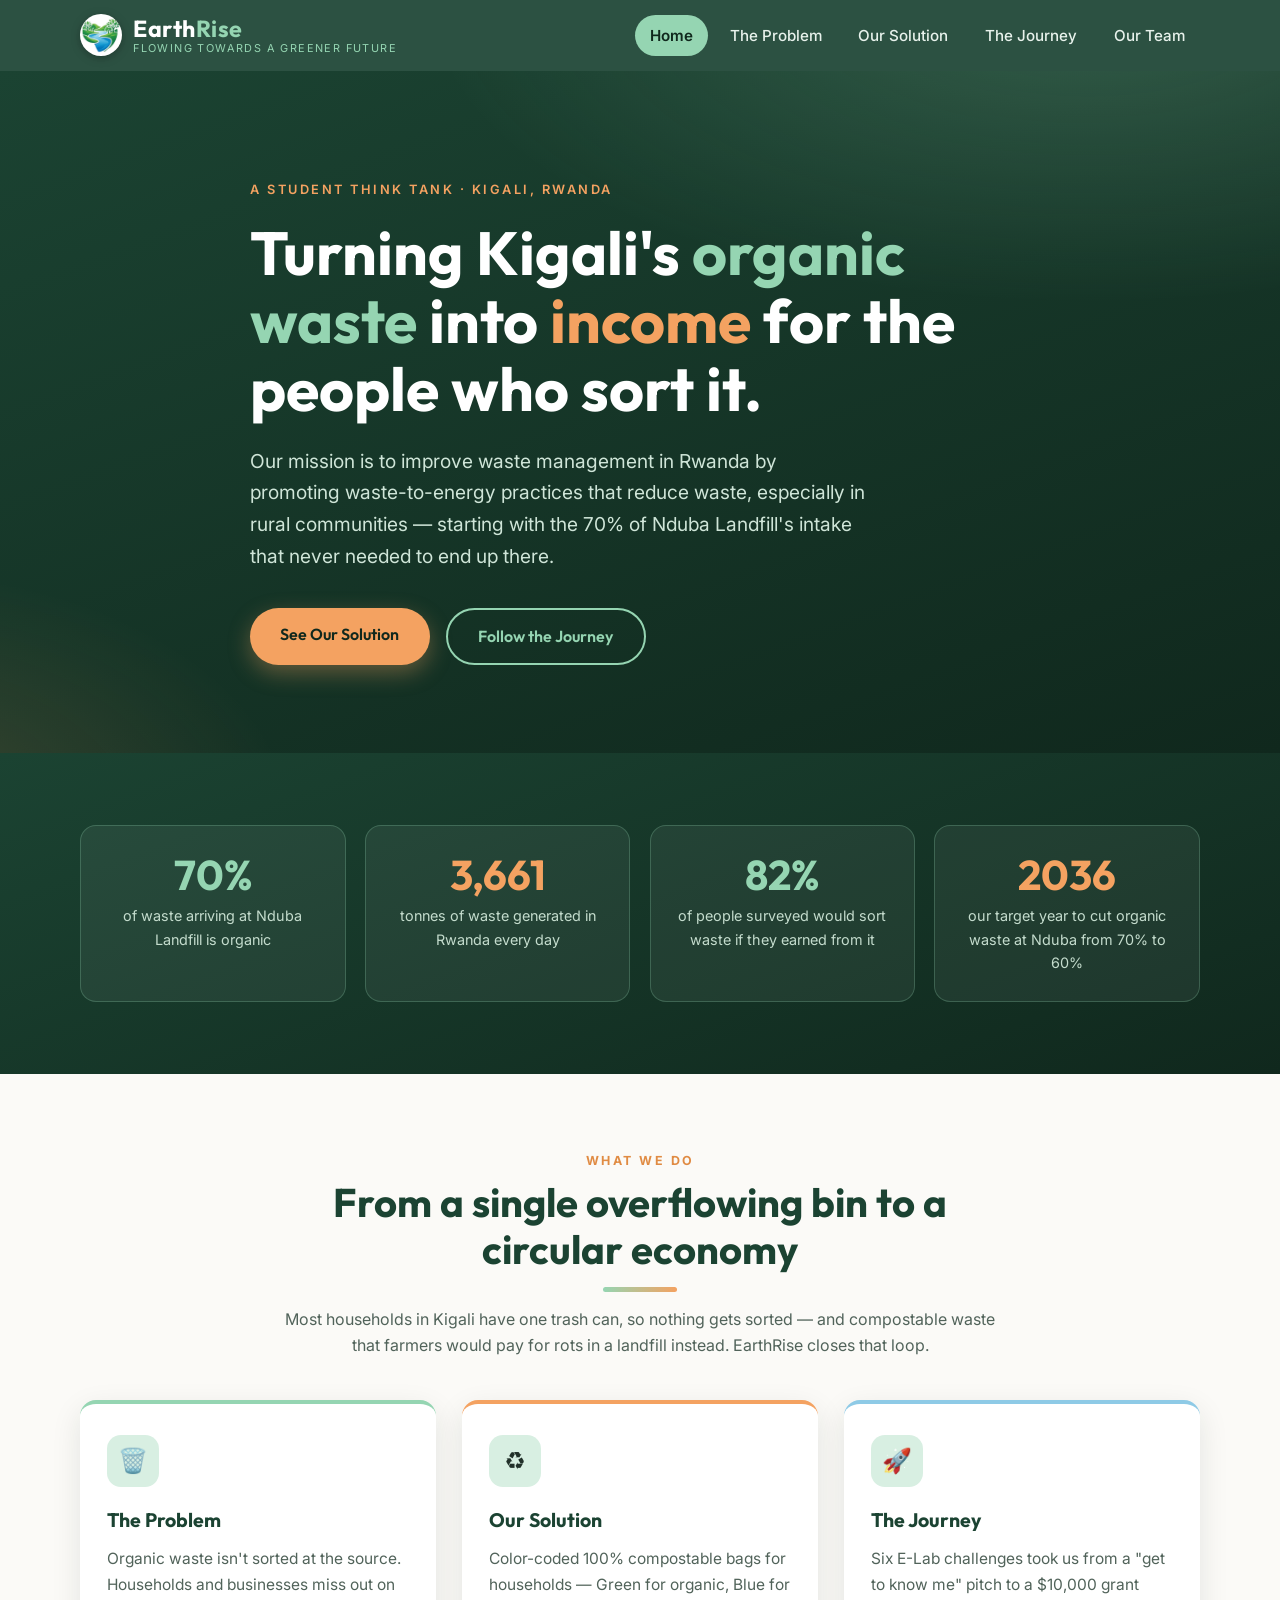
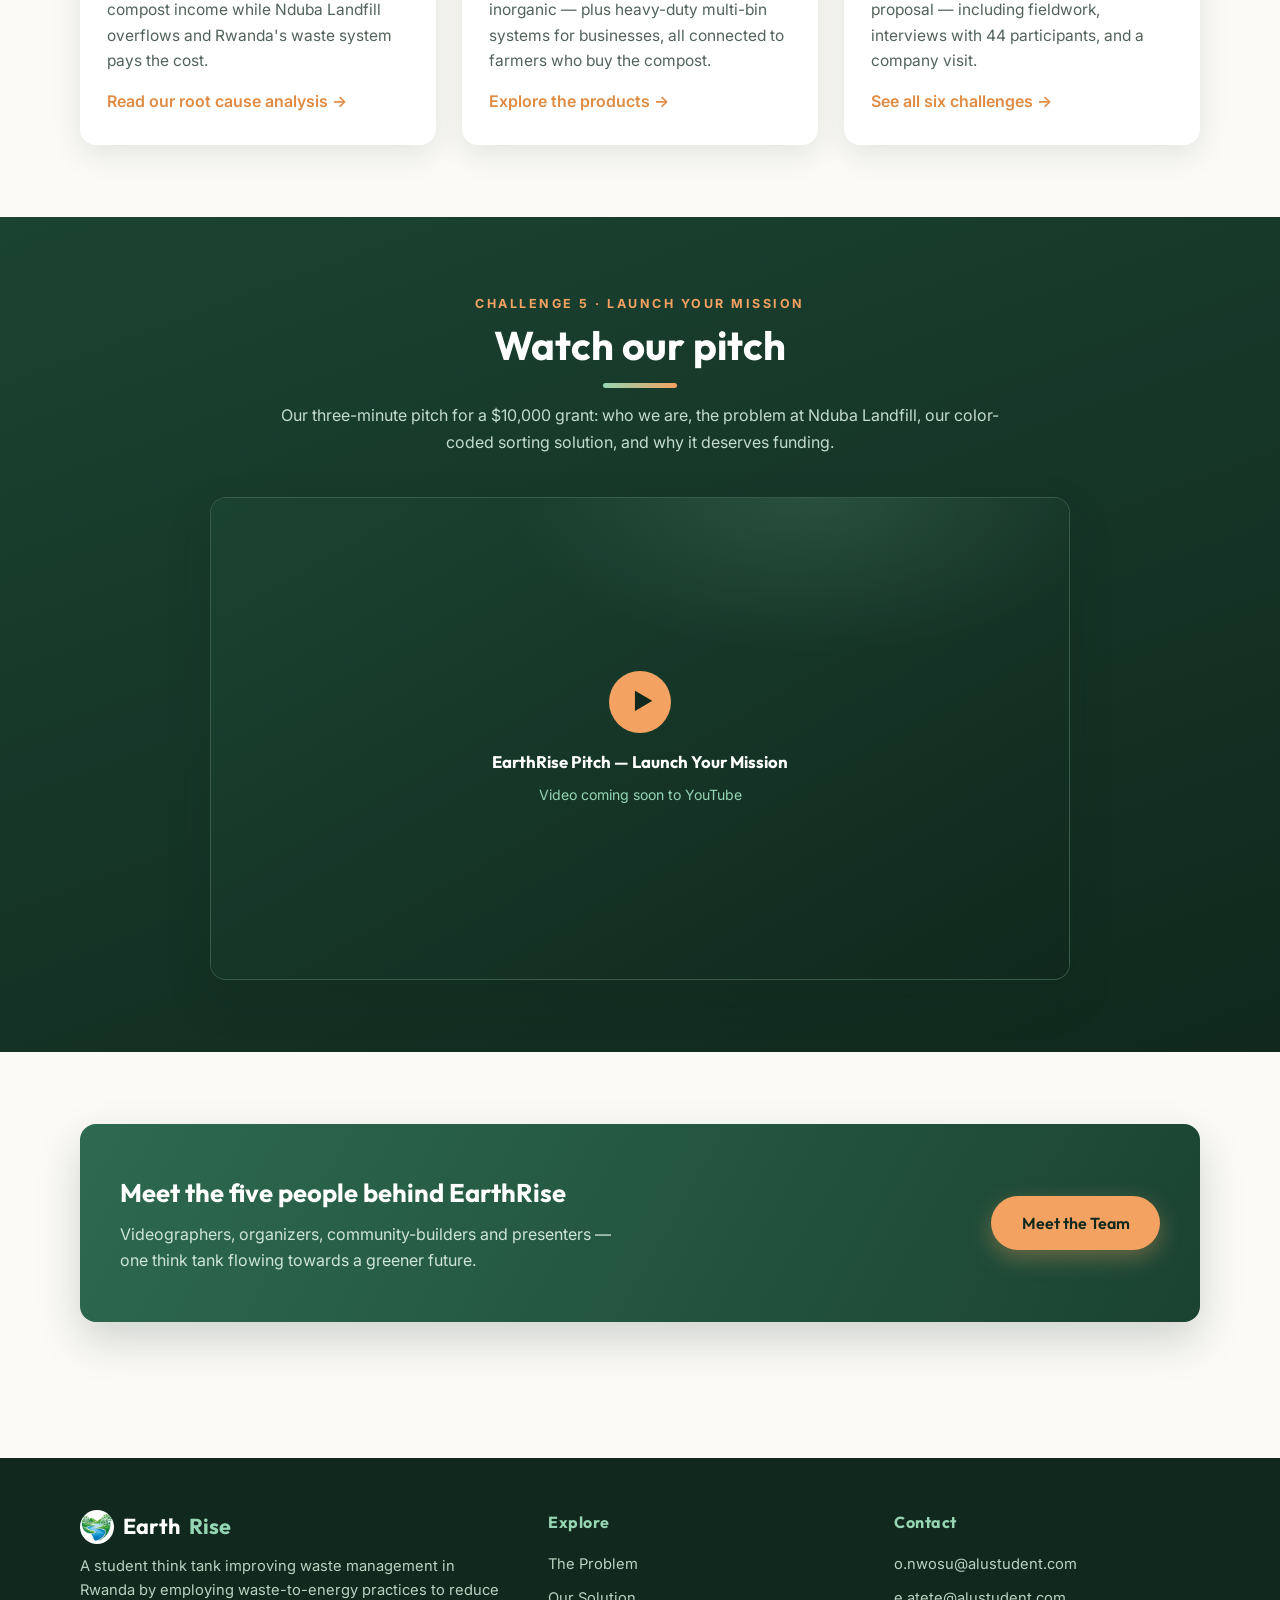
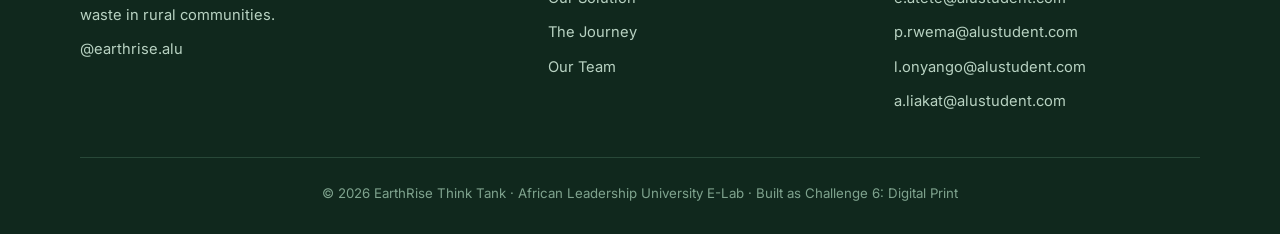
==== index.html @ 81b805cd "EarthRise E-Lab journey website Multi-page static site for the EarthRise think tank (ALU E-Lab Chall" ====
<!DOCTYPE html>
<html lang="en">
<head>
  <meta charset="UTF-8">
  <meta name="viewport" content="width=device-width, initial-scale=1.0">
  <title>EarthRise — Flowing Towards A Greener Future</title>
  <meta name="description" content="EarthRise is a student think tank tackling organic waste management in Kigali, Rwanda through color-coded compostable bags and multi-bin systems.">
  <link rel="preconnect" href="https://fonts.googleapis.com">
  <link rel="preconnect" href="https://fonts.gstatic.com" crossorigin>
  <link href="https://fonts.googleapis.com/css2?family=Outfit:wght@500;600;700&family=Inter:wght@400;500;600;700&display=swap" rel="stylesheet">
  <link rel="stylesheet" href="css/style.css">
  <link rel="icon" type="image/png" href="assets/images/logo-emblem.png">
</head>
<body>

  <header class="navbar" id="navbar">
    <div class="container nav-inner">
      <a class="brand" href="index.html">
        <img class="brand-logo" src="assets/images/logo-emblem.png" alt="EarthRise logo">
        <span class="brand-text">
          <span class="brand-name">Earth<span class="accent">Rise</span></span>
          <span class="brand-tag">Flowing Towards A Greener Future</span>
        </span>
      </a>
      <button class="nav-toggle" id="navToggle" aria-label="Menu" aria-expanded="false">
        <span></span><span></span><span></span>
      </button>
      <nav class="nav-links" id="navLinks">
        <a href="index.html" class="active">Home</a>
        <a href="problem.html">The Problem</a>
        <a href="solution.html">Our Solution</a>
        <a href="journey.html">The Journey</a>
        <a href="team.html">Our Team</a>
      </nav>
    </div>
  </header>

  <section class="hero">
    <div class="container hero-inner">
      <span class="eyebrow">A Student Think Tank · Kigali, Rwanda</span>
      <h1>Turning Kigali's <span class="hl">organic waste</span> into <span class="hl-gold">income</span> for the people who sort it.</h1>
      <p class="lead">Our mission is to improve waste management in Rwanda by promoting waste-to-energy practices that reduce waste, especially in rural communities — starting with the 70% of Nduba Landfill's intake that never needed to end up there.</p>
      <div class="btn-row">
        <a href="solution.html" class="btn btn-gold">See Our Solution</a>
        <a href="journey.html" class="btn btn-outline">Follow the Journey</a>
      </div>
    </div>
  </section>

  <section class="section dark">
    <div class="container">
      <div class="stats">
        <div class="stat reveal">
          <div class="num">70%</div>
          <div class="label">of waste arriving at Nduba Landfill is organic</div>
        </div>
        <div class="stat reveal delay-1">
          <div class="num gold">3,661</div>
          <div class="label">tonnes of waste generated in Rwanda every day</div>
        </div>
        <div class="stat reveal delay-2">
          <div class="num">82%</div>
          <div class="label">of people surveyed would sort waste if they earned from it</div>
        </div>
        <div class="stat reveal delay-3">
          <div class="num gold">2036</div>
          <div class="label">our target year to cut organic waste at Nduba from 70% to 60%</div>
        </div>
      </div>
    </div>
  </section>

  <section class="section">
    <div class="container">
      <div class="section-head center reveal">
        <span class="kicker">What we do</span>
        <h2>From a single overflowing bin to a circular economy</h2>
        <p>Most households in Kigali have one trash can, so nothing gets sorted — and compostable waste that farmers would pay for rots in a landfill instead. EarthRise closes that loop.</p>
      </div>
      <div class="card-grid">
        <article class="card reveal">
          <div class="icon">🗑️</div>
          <h3>The Problem</h3>
          <p>Organic waste isn't sorted at the source. Households and businesses miss out on compost income while Nduba Landfill overflows and Rwanda's waste system pays the cost.</p>
          <a class="card-link" href="problem.html">Read our root cause analysis →</a>
        </article>
        <article class="card gold-top reveal delay-1">
          <div class="icon">♻️</div>
          <h3>Our Solution</h3>
          <p>Color-coded 100% compostable bags for households — Green for organic, Blue for inorganic — plus heavy-duty multi-bin systems for businesses, all connected to farmers who buy the compost.</p>
          <a class="card-link" href="solution.html">Explore the products →</a>
        </article>
        <article class="card blue-top reveal delay-2">
          <div class="icon">🚀</div>
          <h3>The Journey</h3>
          <p>Six E-Lab challenges took us from a "get to know me" pitch to a $10,000 grant proposal — including fieldwork, interviews with 44 participants, and a company visit.</p>
          <a class="card-link" href="journey.html">See all six challenges →</a>
        </article>
      </div>
    </div>
  </section>

  <section class="section dark" id="pitch">
    <div class="container">
      <div class="section-head center reveal">
        <span class="kicker">Challenge 5 · Launch Your Mission</span>
        <h2>Watch our pitch</h2>
        <p>Our three-minute pitch for a $10,000 grant: who we are, the problem at Nduba Landfill, our color-coded sorting solution, and why it deserves funding.</p>
      </div>
      <div class="video-wrap reveal">
        <!-- Paste the YouTube video ID (the part after watch?v=) into data-yt -->
        <div class="video-frame yt-embed" data-yt="" data-title="EarthRise Pitch — Launch Your Mission"></div>
      </div>
    </div>
  </section>

  <section class="section">
    <div class="container">
      <div class="cta-band reveal">
        <div>
          <h3>Meet the five people behind EarthRise</h3>
          <p>Videographers, organizers, community-builders and presenters — one think tank flowing towards a greener future.</p>
        </div>
        <a href="team.html" class="btn btn-gold">Meet the Team</a>
      </div>
    </div>
  </section>

  <footer>
    <div class="container">
      <div class="footer-grid">
        <div>
          <div class="footer-brand"><img class="footer-logo" src="assets/images/logo-emblem.png" alt=""> Earth<span class="accent">Rise</span></div>
          <p>A student think tank improving waste management in Rwanda by employing waste-to-energy practices to reduce waste in rural communities.</p>
          <p style="margin-top:0.6rem;">@earthrise.alu</p>
        </div>
        <div>
          <h4>Explore</h4>
          <ul>
            <li><a href="problem.html">The Problem</a></li>
            <li><a href="solution.html">Our Solution</a></li>
            <li><a href="journey.html">The Journey</a></li>
            <li><a href="team.html">Our Team</a></li>
          </ul>
        </div>
        <div>
          <h4>Contact</h4>
          <ul>
            <li><a href="mailto:o.nwosu@alustudent.com">o.nwosu@alustudent.com</a></li>
            <li><a href="mailto:e.atete@alustudent.com">e.atete@alustudent.com</a></li>
            <li><a href="mailto:p.rwema@alustudent.com">p.rwema@alustudent.com</a></li>
            <li><a href="mailto:l.onyango@alustudent.com">l.onyango@alustudent.com</a></li>
            <li><a href="mailto:a.liakat@alustudent.com">a.liakat@alustudent.com</a></li>
          </ul>
        </div>
      </div>
      <div class="footer-bottom">© 2026 EarthRise Think Tank · African Leadership University E-Lab · Built as Challenge 6: Digital Print</div>
    </div>
  </footer>

  <script src="js/main.js"></script>
</body>
</html>
---- css/style.css ----
/* ============================================================
   EarthRise — E-Lab Journey Website
   Design system: forest green / lime / gold
   ============================================================ */

:root {
  --forest: #1B4332;
  --forest-deep: #10281d;
  --forest-mid: #2D6A4F;
  --lime: #95D5B2;
  --lime-soft: #d8efe2;
  --gold: #F4A261;
  --gold-deep: #e08b43;
  --blue: #8ECAE6;
  --cream: #FBFAF7;
  --ink: #22312a;
  --ink-soft: #51635a;
  --card: #ffffff;
  --shadow: 0 10px 30px rgba(16, 40, 29, 0.10);
  --shadow-lift: 0 18px 44px rgba(16, 40, 29, 0.18);
  --radius: 16px;
  --font-head: "Outfit", "Segoe UI", system-ui, sans-serif;
  --font-body: "Inter", "Segoe UI", system-ui, sans-serif;
}

* { margin: 0; padding: 0; box-sizing: border-box; }

html { scroll-behavior: smooth; }

body {
  font-family: var(--font-body);
  background: var(--cream);
  color: var(--ink);
  line-height: 1.65;
  -webkit-font-smoothing: antialiased;
}

img, video { max-width: 100%; display: block; }

a { color: var(--forest-mid); text-decoration: none; }

.container {
  width: min(1120px, 92%);
  margin-inline: auto;
}

/* ---------- Navbar ---------- */
.navbar {
  position: sticky;
  top: 0;
  z-index: 100;
  background: rgba(27, 67, 50, 0.92);
  backdrop-filter: blur(10px);
  transition: background 0.3s ease, box-shadow 0.3s ease;
}

.navbar.scrolled {
  background: var(--forest-deep);
  box-shadow: 0 6px 24px rgba(0, 0, 0, 0.25);
}

.nav-inner {
  display: flex;
  align-items: center;
  justify-content: space-between;
  padding: 0.9rem 0;
  gap: 1rem;
}

.brand {
  display: flex;
  align-items: center;
  gap: 0.7rem;
}

.brand-logo {
  width: 42px;
  height: 42px;
  border-radius: 50%;
  background: #fff;
  object-fit: cover;
  box-shadow: 0 2px 10px rgba(0, 0, 0, 0.28);
  flex-shrink: 0;
}

.brand-text {
  display: flex;
  flex-direction: column;
  line-height: 1.15;
}

.brand-name {
  font-family: var(--font-head);
  font-weight: 700;
  font-size: 1.45rem;
  color: #fff;
  letter-spacing: 0.5px;
}

.brand-name .accent { color: var(--lime); }

.brand-tag {
  font-size: 0.68rem;
  color: var(--lime);
  letter-spacing: 1.4px;
  text-transform: uppercase;
}

.nav-links {
  display: flex;
  gap: 0.4rem;
  align-items: center;
}

.nav-links a {
  color: #e8f2ec;
  font-weight: 500;
  font-size: 0.95rem;
  padding: 0.5rem 0.95rem;
  border-radius: 999px;
  transition: background 0.25s ease, color 0.25s ease;
}

.nav-links a:hover { background: rgba(149, 213, 178, 0.18); color: var(--lime); }

.nav-links a.active {
  background: var(--lime);
  color: var(--forest-deep);
  font-weight: 600;
}

.nav-toggle {
  display: none;
  background: none;
  border: 0;
  cursor: pointer;
  width: 44px;
  height: 44px;
  border-radius: 10px;
  flex-direction: column;
  align-items: center;
  justify-content: center;
  gap: 6px;
}

.nav-toggle span {
  display: block;
  width: 24px;
  height: 2.5px;
  border-radius: 2px;
  background: var(--lime);
  transition: transform 0.3s ease, opacity 0.3s ease;
}

.nav-toggle.open span:nth-child(1) { transform: translateY(8.5px) rotate(45deg); }
.nav-toggle.open span:nth-child(2) { opacity: 0; }
.nav-toggle.open span:nth-child(3) { transform: translateY(-8.5px) rotate(-45deg); }

/* ---------- Hero ---------- */
.hero {
  position: relative;
  background:
    radial-gradient(1100px 500px at 85% -10%, rgba(149, 213, 178, 0.22), transparent 60%),
    radial-gradient(700px 420px at -10% 110%, rgba(244, 162, 97, 0.18), transparent 60%),
    linear-gradient(160deg, var(--forest) 0%, var(--forest-deep) 100%);
  color: #f2f8f4;
  overflow: hidden;
}

.hero-inner {
  padding: 6.5rem 0 5.5rem;
  max-width: 780px;
}

.hero .eyebrow {
  display: inline-block;
  font-size: 0.8rem;
  letter-spacing: 2.5px;
  text-transform: uppercase;
  color: var(--gold);
  font-weight: 600;
  margin-bottom: 1.2rem;
}

.hero h1 {
  font-family: var(--font-head);
  font-size: clamp(2.3rem, 5.5vw, 3.8rem);
  line-height: 1.12;
  font-weight: 700;
  color: #fff;
  margin-bottom: 1.4rem;
}

.hero h1 .hl { color: var(--lime); }
.hero h1 .hl-gold { color: var(--gold); }

.hero p.lead {
  font-size: clamp(1.02rem, 2vw, 1.2rem);
  color: #cfe5d8;
  max-width: 620px;
  margin-bottom: 2.2rem;
}

.page-hero .hero-inner { padding: 4.5rem 0 3.8rem; }

/* ---------- Buttons ---------- */
.btn {
  display: inline-block;
  font-family: var(--font-head);
  font-weight: 600;
  font-size: 1rem;
  padding: 0.85rem 1.9rem;
  border-radius: 999px;
  transition: transform 0.25s ease, box-shadow 0.25s ease, background 0.25s ease;
}

.btn:hover { transform: translateY(-3px); }

.btn-gold {
  background: var(--gold);
  color: var(--forest-deep);
  box-shadow: 0 8px 22px rgba(244, 162, 97, 0.35);
}
.btn-gold:hover { background: var(--gold-deep); box-shadow: 0 12px 28px rgba(244, 162, 97, 0.45); }

.btn-outline {
  border: 2px solid var(--lime);
  color: var(--lime);
}
.btn-outline:hover { background: rgba(149, 213, 178, 0.14); }

.btn-row { display: flex; gap: 1rem; flex-wrap: wrap; }

/* ---------- Sections ---------- */
.section { padding: 4.5rem 0; }
.section.tint { background: var(--lime-soft); }
.section.dark {
  background: linear-gradient(160deg, var(--forest) 0%, var(--forest-deep) 100%);
  color: #e8f2ec;
}

.section-head { max-width: 720px; margin-bottom: 2.6rem; }

.section-head .kicker {
  font-size: 0.78rem;
  letter-spacing: 2.5px;
  text-transform: uppercase;
  font-weight: 700;
  color: var(--gold-deep);
}

.section.dark .section-head .kicker { color: var(--gold); }

.section-head h2 {
  font-family: var(--font-head);
  font-size: clamp(1.7rem, 3.6vw, 2.5rem);
  color: var(--forest);
  line-height: 1.18;
  margin: 0.4rem 0 0.9rem;
}

.section.dark .section-head h2 { color: #fff; }

.section-head h2::after {
  content: "";
  display: block;
  width: 74px;
  height: 5px;
  border-radius: 3px;
  margin-top: 0.85rem;
  background: linear-gradient(90deg, var(--lime), var(--gold));
}

.section-head.center { margin-inline: auto; text-align: center; }
.section-head.center h2::after { margin-inline: auto; }

.section-head p { color: var(--ink-soft); }
.section.dark .section-head p { color: #c4dccd; }

/* ---------- Stats strip ---------- */
.stats {
  display: grid;
  grid-template-columns: repeat(4, 1fr);
  gap: 1.2rem;
}

.stat {
  background: rgba(255, 255, 255, 0.06);
  border: 1px solid rgba(149, 213, 178, 0.25);
  border-radius: var(--radius);
  padding: 1.6rem 1.4rem;
  text-align: center;
}

.stat .num {
  font-family: var(--font-head);
  font-size: clamp(1.9rem, 3.4vw, 2.6rem);
  font-weight: 700;
  color: var(--lime);
  line-height: 1.1;
}

.stat .num.gold { color: var(--gold); }

.stat .label { font-size: 0.9rem; color: #c4dccd; margin-top: 0.4rem; }

/* ---------- Cards ---------- */
.card-grid {
  display: grid;
  grid-template-columns: repeat(3, 1fr);
  gap: 1.6rem;
}

.card-grid.two { grid-template-columns: repeat(2, 1fr); }

.card {
  background: var(--card);
  border-radius: var(--radius);
  box-shadow: var(--shadow);
  padding: 1.9rem 1.7rem;
  border-top: 4px solid var(--lime);
  transition: transform 0.3s ease, box-shadow 0.3s ease;
}

.card:hover { transform: translateY(-6px); box-shadow: var(--shadow-lift); }

.card.gold-top { border-top-color: var(--gold); }
.card.blue-top { border-top-color: var(--blue); }

.card h3 {
  font-family: var(--font-head);
  color: var(--forest);
  font-size: 1.22rem;
  margin-bottom: 0.6rem;
}

.card p { color: var(--ink-soft); font-size: 0.97rem; }

.card .icon {
  width: 52px;
  height: 52px;
  border-radius: 14px;
  display: flex;
  align-items: center;
  justify-content: center;
  font-size: 1.5rem;
  background: var(--lime-soft);
  margin-bottom: 1.1rem;
}

.card-link {
  display: inline-block;
  margin-top: 0.9rem;
  font-weight: 600;
  color: var(--gold-deep);
}
.card-link:hover { color: var(--forest); }

/* ---------- Image frames & hover effects ---------- */
.img-frame {
  border-radius: var(--radius);
  overflow: hidden;
  box-shadow: var(--shadow);
  position: relative;
}

.img-frame img {
  width: 100%;
  height: 100%;
  object-fit: cover;
  transition: transform 0.5s ease;
}

.img-frame:hover img { transform: scale(1.05); }

.figure figcaption {
  font-size: 0.86rem;
  color: var(--ink-soft);
  margin-top: 0.7rem;
  padding-left: 0.85rem;
  border-left: 3px solid var(--gold);
}

/* ---------- Video ---------- */
.video-frame {
  border-radius: var(--radius);
  overflow: hidden;
  box-shadow: var(--shadow-lift);
  background: var(--forest-deep);
  border: 1px solid rgba(149, 213, 178, 0.3);
}

.video-frame video { width: 100%; aspect-ratio: 16 / 9; object-fit: contain; background: #0b1b13; }

.video-frame.yt-embed { aspect-ratio: 16 / 9; }
.video-frame.yt-embed iframe { width: 100%; height: 100%; border: 0; display: block; }

.yt-placeholder {
  width: 100%;
  height: 100%;
  display: flex;
  flex-direction: column;
  align-items: center;
  justify-content: center;
  gap: 0.45rem;
  text-align: center;
  padding: 1.5rem;
  background:
    radial-gradient(500px 260px at 70% 0%, rgba(149, 213, 178, 0.14), transparent 60%),
    linear-gradient(150deg, var(--forest) 0%, var(--forest-deep) 100%);
}

.yt-placeholder .yt-play {
  width: 62px;
  height: 62px;
  border-radius: 50%;
  background: var(--gold);
  color: var(--forest-deep);
  font-size: 1.4rem;
  display: flex;
  align-items: center;
  justify-content: center;
  padding-left: 5px;
  margin-bottom: 0.5rem;
}

.yt-placeholder strong { color: #fff; font-family: var(--font-head); font-size: 1.05rem; }
.yt-placeholder span:last-child { color: var(--lime); font-size: 0.88rem; }

.video-wrap { max-width: 860px; margin-inline: auto; }

/* ---------- 5 Whys cascade ---------- */
.whys { max-width: 800px; margin-inline: auto; }

.why-step {
  position: relative;
  background: var(--card);
  border-radius: var(--radius);
  box-shadow: var(--shadow);
  padding: 1.5rem 1.7rem 1.5rem 5.2rem;
  margin-bottom: 2.1rem;
  transition: transform 0.3s ease, box-shadow 0.3s ease;
}

.why-step:hover { transform: translateX(6px); box-shadow: var(--shadow-lift); }

.why-step:not(:last-child)::after {
  content: "";
  position: absolute;
  left: 2.55rem;
  bottom: -2.1rem;
  width: 3px;
  height: 2.1rem;
  background: linear-gradient(var(--lime), var(--gold));
}

.why-step .badge {
  position: absolute;
  left: 1.35rem;
  top: 1.45rem;
  width: 2.5rem;
  height: 2.5rem;
  border-radius: 50%;
  background: var(--forest);
  color: var(--lime);
  font-family: var(--font-head);
  font-weight: 700;
  display: flex;
  align-items: center;
  justify-content: center;
}

.why-step h4 { font-family: var(--font-head); color: var(--forest); font-size: 1.06rem; margin-bottom: 0.3rem; }
.why-step p { color: var(--ink-soft); font-size: 0.96rem; }

.why-step.root {
  background: var(--forest);
  border: 2px solid var(--gold);
}
.why-step.root .badge { background: var(--gold); color: var(--forest-deep); }
.why-step.root h4 { color: var(--gold); }
.why-step.root p { color: #e6f1ea; }

/* ---------- Quotes ---------- */
.quote-grid { display: grid; grid-template-columns: repeat(2, 1fr); gap: 1.5rem; }

.quote {
  background: rgba(255, 255, 255, 0.06);
  border: 1px solid rgba(149, 213, 178, 0.25);
  border-left: 4px solid var(--gold);
  border-radius: 12px;
  padding: 1.5rem 1.6rem;
}

.quote p { font-style: italic; color: #e6f1ea; font-size: 0.99rem; }
.quote cite { display: block; margin-top: 0.8rem; color: var(--lime); font-style: normal; font-size: 0.86rem; font-weight: 600; }

/* ---------- Split layout ---------- */
.split {
  display: grid;
  grid-template-columns: 1.05fr 1fr;
  gap: 3rem;
  align-items: center;
}

.split.reverse { direction: rtl; }
.split.reverse > * { direction: ltr; }

.split h3 { font-family: var(--font-head); color: var(--forest); font-size: 1.5rem; margin-bottom: 0.8rem; }
.split p { color: var(--ink-soft); margin-bottom: 0.9rem; }

.checklist { list-style: none; margin-top: 0.6rem; }
.checklist li {
  padding-left: 2rem;
  position: relative;
  margin-bottom: 0.65rem;
  color: var(--ink-soft);
}
.checklist li::before {
  content: "✔";
  position: absolute;
  left: 0;
  top: 0;
  color: var(--forest-mid);
  background: var(--lime-soft);
  width: 1.35rem;
  height: 1.35rem;
  border-radius: 50%;
  font-size: 0.72rem;
  display: flex;
  align-items: center;
  justify-content: center;
}

/* ---------- How it works steps ---------- */
.steps {
  display: grid;
  grid-template-columns: repeat(4, 1fr);
  gap: 1.4rem;
  counter-reset: step;
}

.step {
  background: rgba(255, 255, 255, 0.06);
  border: 1px solid rgba(149, 213, 178, 0.25);
  border-radius: var(--radius);
  padding: 1.7rem 1.4rem;
  position: relative;
  transition: transform 0.3s ease, border-color 0.3s ease;
}

.step:hover { transform: translateY(-6px); border-color: var(--gold); }

.step .step-num {
  font-family: var(--font-head);
  font-weight: 700;
  font-size: 0.85rem;
  letter-spacing: 1.5px;
  color: var(--gold);
  margin-bottom: 0.7rem;
}

.step h4 { font-family: var(--font-head); color: #fff; font-size: 1.08rem; margin-bottom: 0.45rem; }
.step p { color: #c4dccd; font-size: 0.92rem; }

/* ---------- Journey cards ---------- */
.challenge {
  display: grid;
  grid-template-columns: 1fr 1fr;
  gap: 2.6rem;
  align-items: center;
  padding: 3rem 0;
  border-bottom: 1px dashed rgba(45, 106, 79, 0.25);
}

.challenge:last-of-type { border-bottom: 0; }

.challenge.flip .challenge-media { order: 2; }

.challenge-num {
  display: inline-flex;
  align-items: center;
  gap: 0.7rem;
  margin-bottom: 0.9rem;
}

.challenge-num .n {
  font-family: var(--font-head);
  font-weight: 700;
  font-size: 1.05rem;
  color: var(--forest-deep);
  background: var(--lime);
  width: 2.6rem;
  height: 2.6rem;
  border-radius: 50%;
  display: flex;
  align-items: center;
  justify-content: center;
}

.challenge.current .challenge-num .n { background: var(--gold); }

.challenge-num .tag {
  font-size: 0.76rem;
  letter-spacing: 2px;
  text-transform: uppercase;
  font-weight: 700;
  color: var(--gold-deep);
}

.challenge h3 {
  font-family: var(--font-head);
  font-size: clamp(1.4rem, 2.6vw, 1.85rem);
  color: var(--forest);
  margin-bottom: 0.8rem;
}

.challenge p { color: var(--ink-soft); margin-bottom: 0.8rem; }

.challenge .points {
  display: inline-block;
  font-size: 0.8rem;
  font-weight: 700;
  color: var(--forest);
  background: var(--lime-soft);
  padding: 0.3rem 0.9rem;
  border-radius: 999px;
  margin-top: 0.4rem;
}

.challenge-media figcaption {
  font-size: 0.86rem;
  color: var(--ink-soft);
  margin-top: 0.7rem;
  padding-left: 0.85rem;
  border-left: 3px solid var(--gold);
}

.media-link { font-size: 0.88rem; font-weight: 600; color: var(--gold-deep); }
.media-link:hover { color: var(--forest); }

/* ---------- Team ---------- */
.team-grid {
  display: grid;
  grid-template-columns: repeat(3, 1fr);
  gap: 1.8rem;
}

.member {
  background: var(--card);
  border-radius: var(--radius);
  overflow: hidden;
  box-shadow: var(--shadow);
  transition: transform 0.3s ease, box-shadow 0.3s ease;
}

.member:hover { transform: translateY(-8px); box-shadow: var(--shadow-lift); }

.member .photo {
  height: 300px;
  overflow: hidden;
  background: var(--lime-soft);
}

.member .photo img {
  width: 100%;
  height: 100%;
  object-fit: cover;
  object-position: center 20%;
  transition: transform 0.5s ease;
}

.member:hover .photo img { transform: scale(1.06); }

.member .info { padding: 1.4rem 1.5rem 1.7rem; border-top: 4px solid var(--lime); }
.member:nth-child(even) .info { border-top-color: var(--gold); }

.member h3 { font-family: var(--font-head); color: var(--forest); font-size: 1.18rem; }

.member .role {
  font-size: 0.8rem;
  font-weight: 700;
  letter-spacing: 1.2px;
  text-transform: uppercase;
  color: var(--gold-deep);
  margin: 0.25rem 0 0.7rem;
}

.member p { color: var(--ink-soft); font-size: 0.93rem; }

/* ---------- Timeline (roadmap) ---------- */
.timeline { list-style: none; max-width: 640px; }

.timeline li {
  position: relative;
  padding: 0 0 1.6rem 2.2rem;
  border-left: 3px solid rgba(149, 213, 178, 0.4);
  margin-left: 0.5rem;
}

.timeline li:last-child { border-left-color: transparent; padding-bottom: 0; }

.timeline li::before {
  content: "";
  position: absolute;
  left: -0.62rem;
  top: 0.2rem;
  width: 1rem;
  height: 1rem;
  border-radius: 50%;
  background: var(--gold);
  border: 3px solid var(--forest-deep);
}

.timeline .when { font-family: var(--font-head); font-weight: 700; color: var(--lime); font-size: 0.92rem; }
.timeline .what { color: #d9e9df; font-size: 0.97rem; }

/* ---------- CTA band ---------- */
.cta-band {
  background: linear-gradient(120deg, var(--forest-mid), var(--forest));
  border-radius: var(--radius);
  padding: 3rem 2.5rem;
  display: flex;
  align-items: center;
  justify-content: space-between;
  gap: 2rem;
  flex-wrap: wrap;
  color: #fff;
  box-shadow: var(--shadow-lift);
}

.cta-band h3 { font-family: var(--font-head); font-size: 1.6rem; margin-bottom: 0.4rem; }
.cta-band p { color: #cfe5d8; max-width: 520px; }

/* ---------- Footer ---------- */
footer {
  background: var(--forest-deep);
  color: #b8d2c2;
  padding: 3.2rem 0 1.8rem;
  margin-top: 4rem;
}

.footer-grid {
  display: grid;
  grid-template-columns: 1.4fr 1fr 1fr;
  gap: 2.5rem;
  padding-bottom: 2.2rem;
  border-bottom: 1px solid rgba(149, 213, 178, 0.18);
}

.footer-grid h4 {
  font-family: var(--font-head);
  color: var(--lime);
  font-size: 1rem;
  margin-bottom: 0.9rem;
  letter-spacing: 0.5px;
}

.footer-grid p, .footer-grid a { font-size: 0.92rem; color: #b8d2c2; }
.footer-grid ul { list-style: none; }
.footer-grid li { margin-bottom: 0.5rem; }
.footer-grid a:hover { color: var(--gold); }

.footer-brand {
  display: flex;
  align-items: center;
  gap: 0.55rem;
  font-family: var(--font-head);
  font-weight: 700;
  font-size: 1.35rem;
  color: #fff;
  margin-bottom: 0.6rem;
}

.footer-logo {
  width: 34px;
  height: 34px;
  border-radius: 50%;
  background: #fff;
  object-fit: cover;
}

.footer-brand .accent { color: var(--lime); }

.footer-bottom {
  text-align: center;
  font-size: 0.83rem;
  padding-top: 1.6rem;
  color: #7fa38e;
}

/* ---------- Scroll reveal ---------- */
.reveal {
  opacity: 0;
  transform: translateY(28px);
  transition: opacity 0.7s ease, transform 0.7s ease;
}

.reveal.visible { opacity: 1; transform: none; }

.reveal.delay-1 { transition-delay: 0.12s; }
.reveal.delay-2 { transition-delay: 0.24s; }
.reveal.delay-3 { transition-delay: 0.36s; }

@media (prefers-reduced-motion: reduce) {
  html { scroll-behavior: auto; }
  .reveal { opacity: 1; transform: none; transition: none; }
  .card:hover, .member:hover, .step:hover, .why-step:hover { transform: none; }
}

/* ---------- Responsive ---------- */
@media (max-width: 960px) {
  .card-grid, .steps { grid-template-columns: repeat(2, 1fr); }
  .team-grid { grid-template-columns: repeat(2, 1fr); }
  .stats { grid-template-columns: repeat(2, 1fr); }
  .split, .challenge { grid-template-columns: 1fr; gap: 1.8rem; }
  .split.reverse { direction: ltr; }
  .challenge.flip .challenge-media { order: 0; }
  .footer-grid { grid-template-columns: 1fr 1fr; }
}

@media (max-width: 640px) {
  .nav-toggle { display: flex; }

  .nav-links {
    position: absolute;
    top: 100%;
    left: 0;
    right: 0;
    flex-direction: column;
    align-items: stretch;
    background: var(--forest-deep);
    padding: 0.8rem 1.2rem 1.4rem;
    box-shadow: 0 18px 30px rgba(0, 0, 0, 0.3);
    display: none;
  }

  .nav-links.open { display: flex; }
  .nav-links a { padding: 0.85rem 1rem; border-radius: 10px; }

  .hero-inner { padding: 4.2rem 0 3.6rem; }
  .section { padding: 3.2rem 0; }
  .card-grid, .card-grid.two, .steps, .quote-grid, .team-grid { grid-template-columns: 1fr; }
  .stats { grid-template-columns: 1fr 1fr; gap: 0.9rem; }
  .why-step { padding-left: 4.4rem; }
  .cta-band { padding: 2.2rem 1.6rem; }
  .footer-grid { grid-template-columns: 1fr; }
}
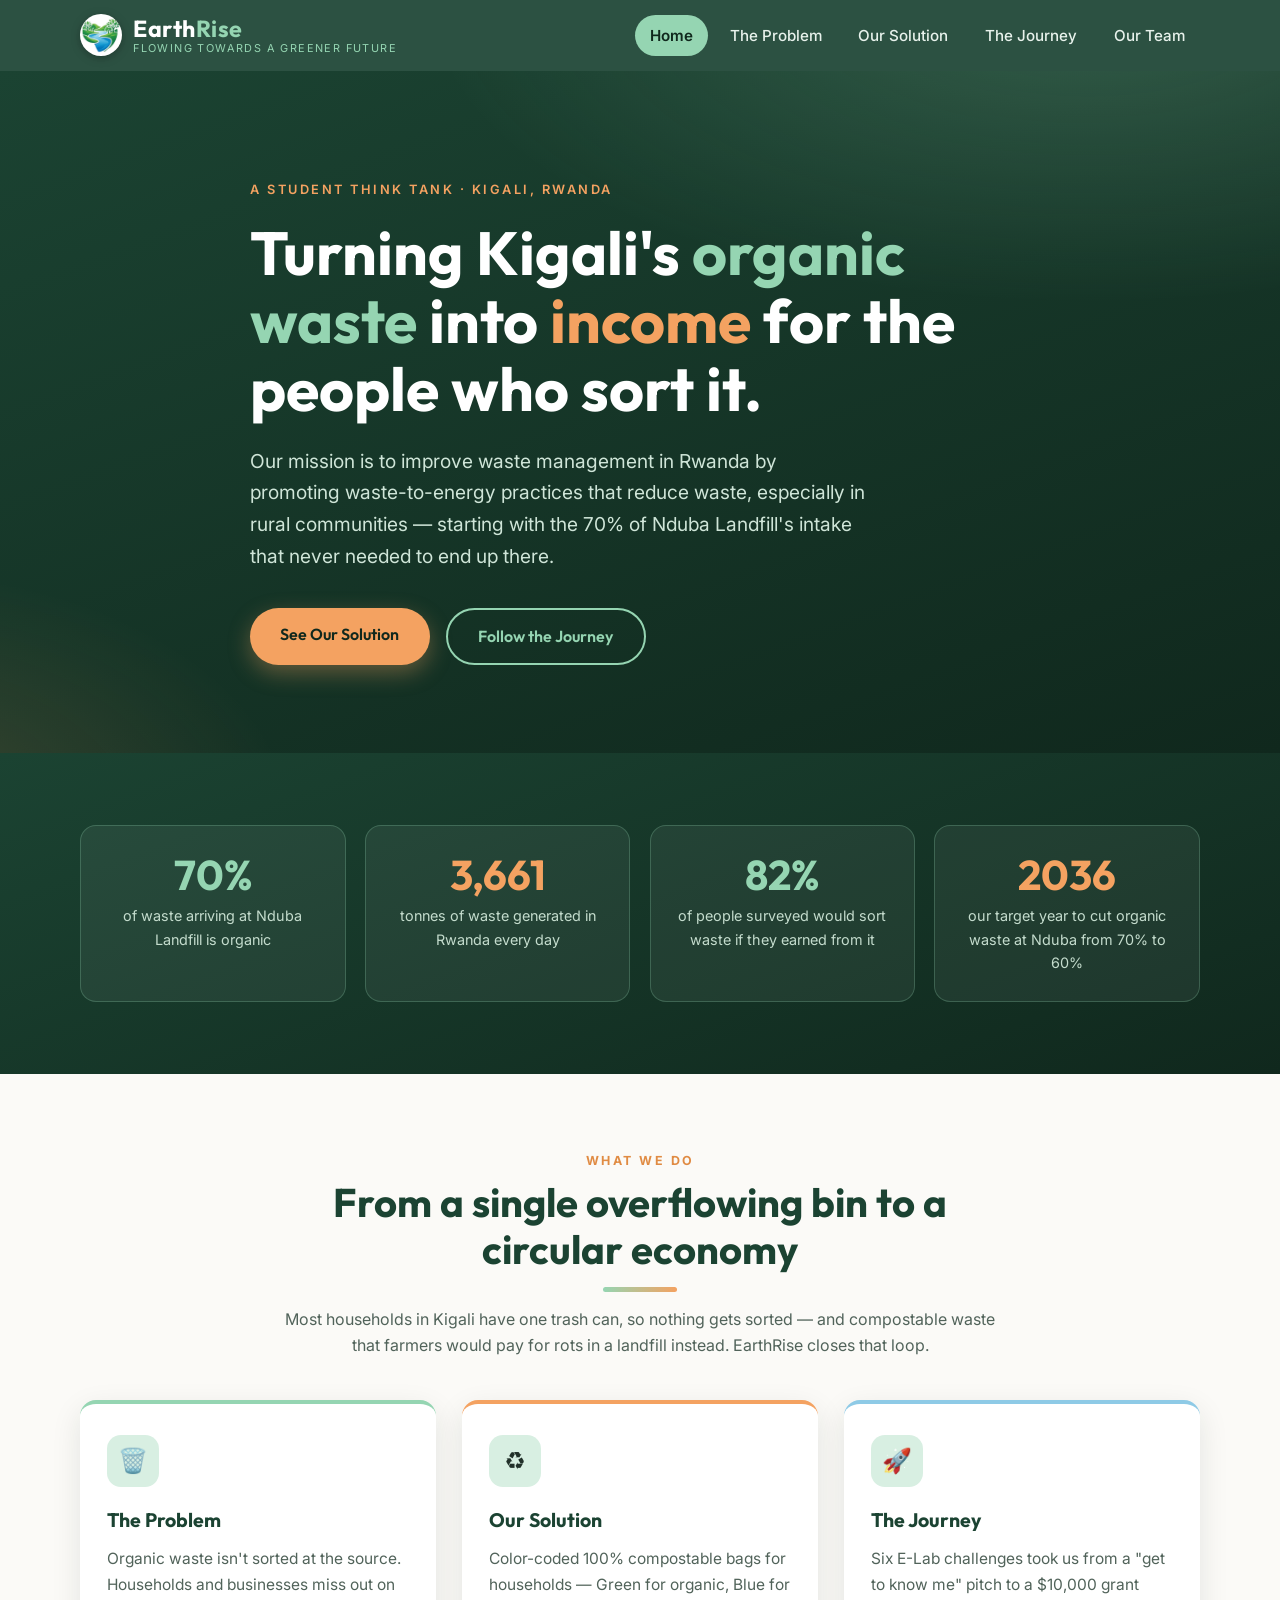
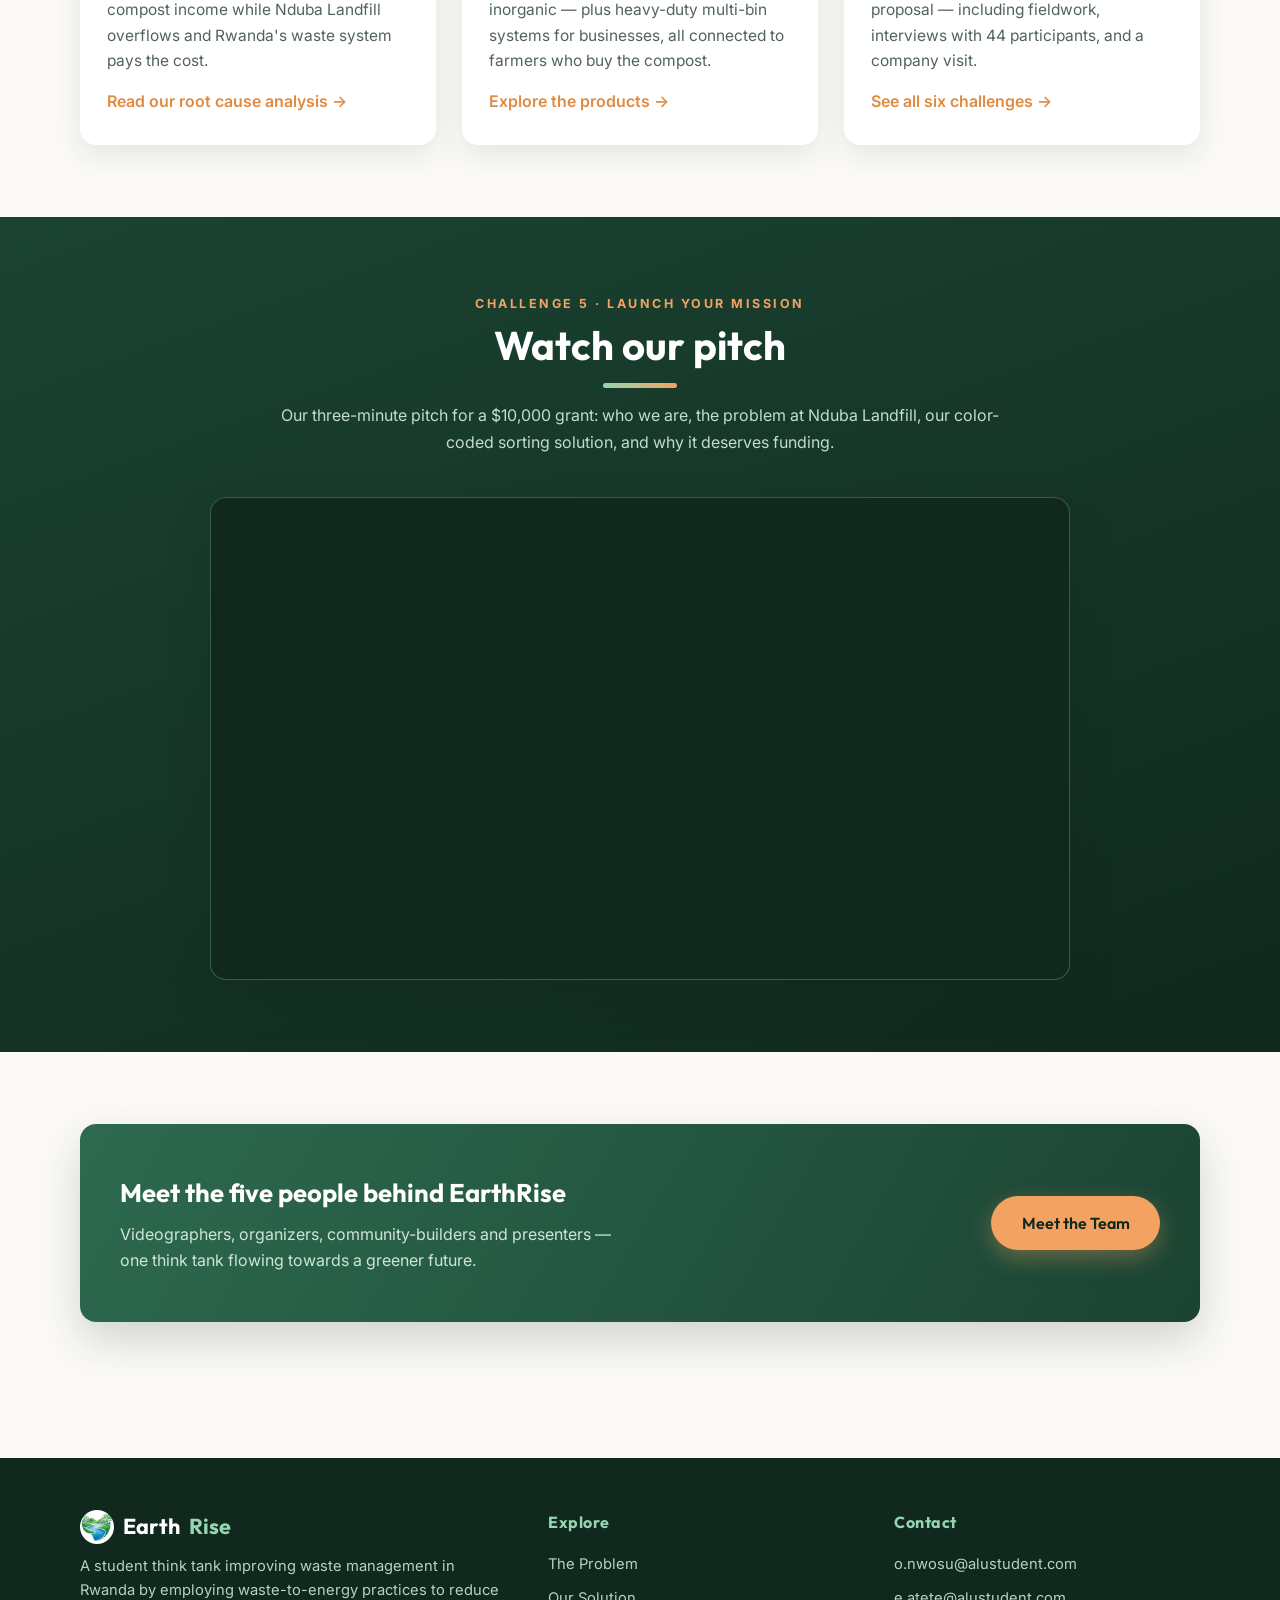
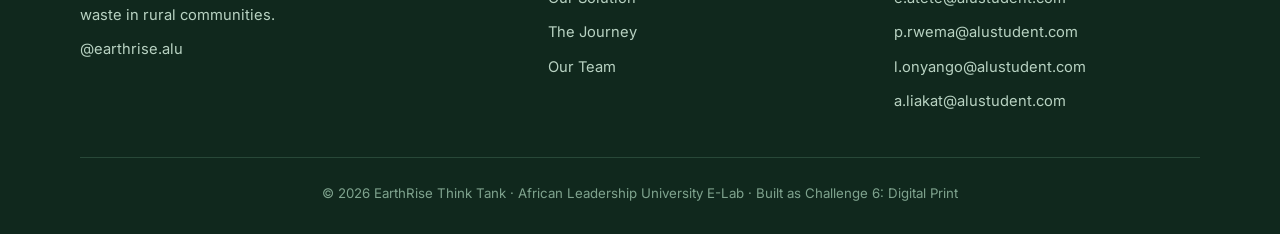
==== commit 51973ec8: "Wire up YouTube embeds for the pitch and all five challenge videos Co-Authored-By: Claude Fable 5 <n" ====
--- a/index.html
+++ b/index.html
@@ -109,7 +109,7 @@
       </div>
       <div class="video-wrap reveal">
         <!-- Paste the YouTube video ID (the part after watch?v=) into data-yt -->
-        <div class="video-frame yt-embed" data-yt="" data-title="EarthRise Pitch — Launch Your Mission"></div>
+        <div class="video-frame yt-embed" data-yt="YK34vrjQMMw" data-title="EarthRise Pitch — Launch Your Mission"></div>
       </div>
     </div>
   </section>
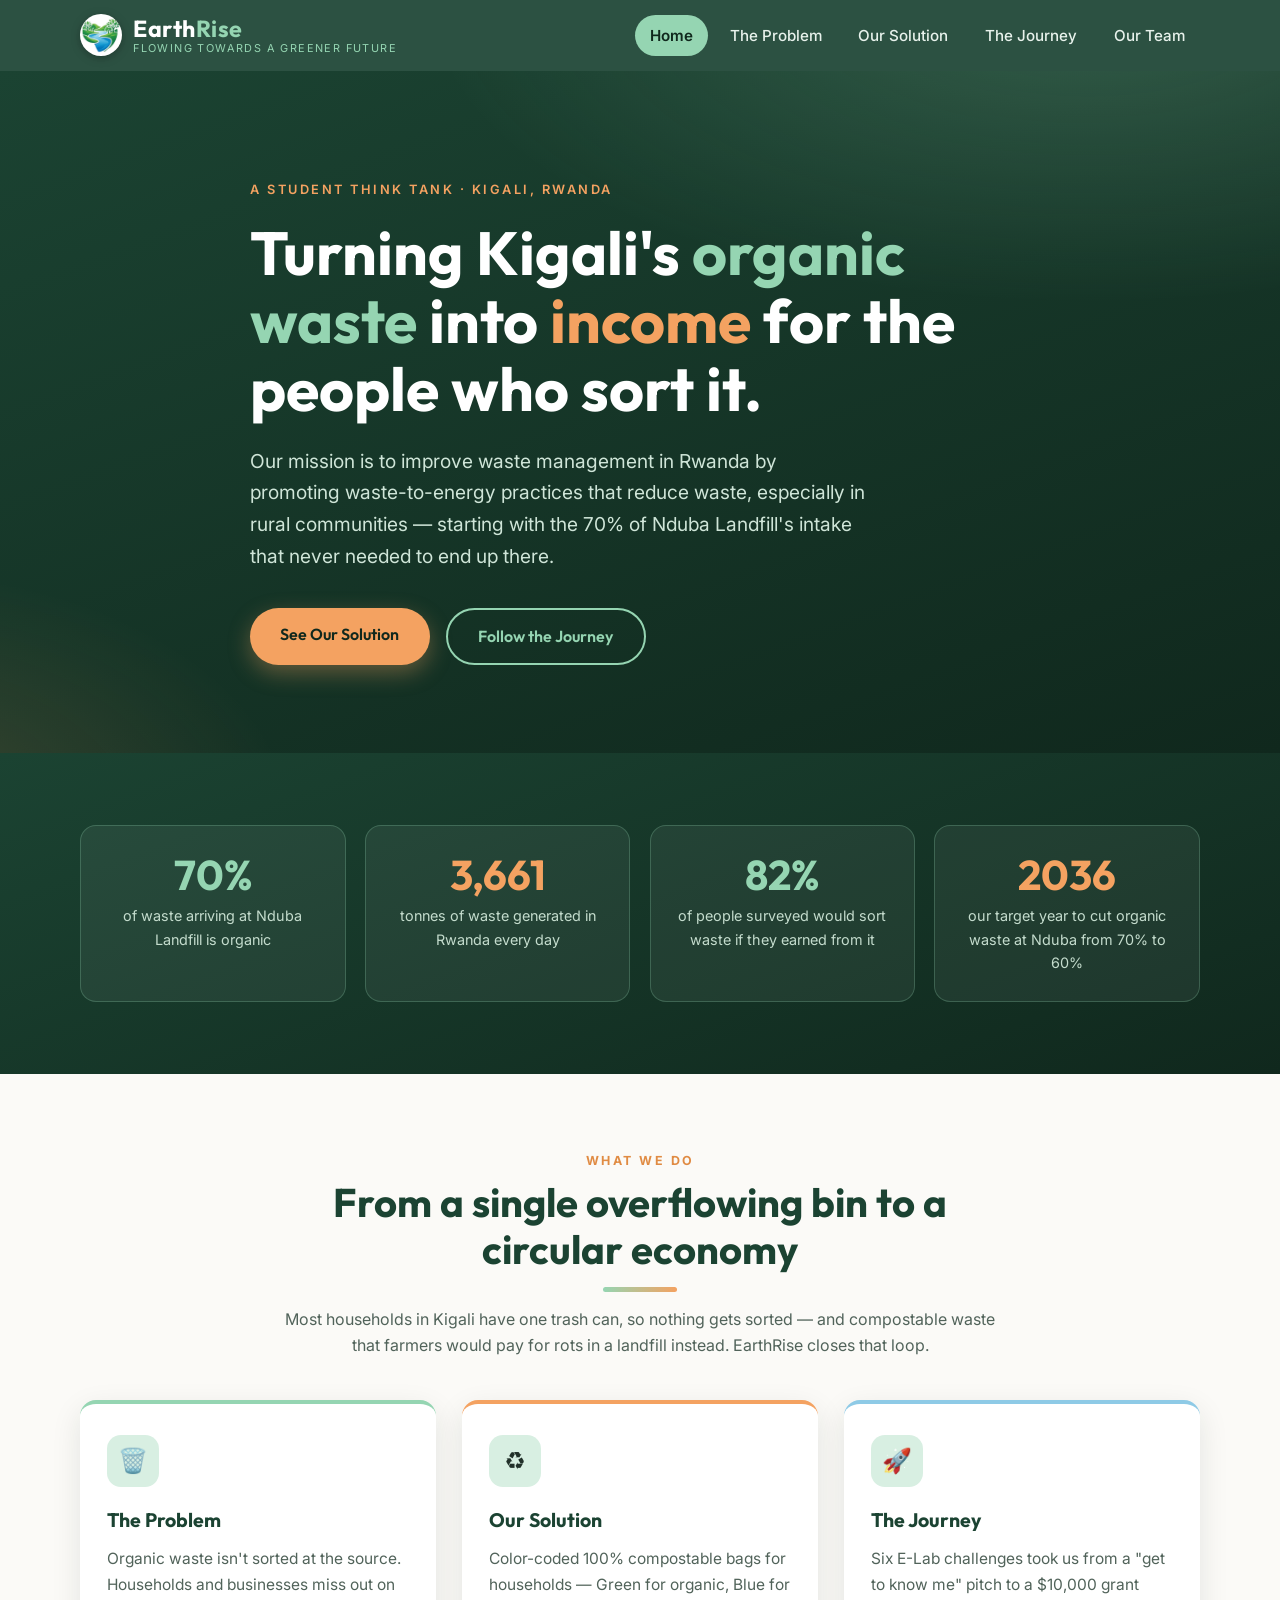
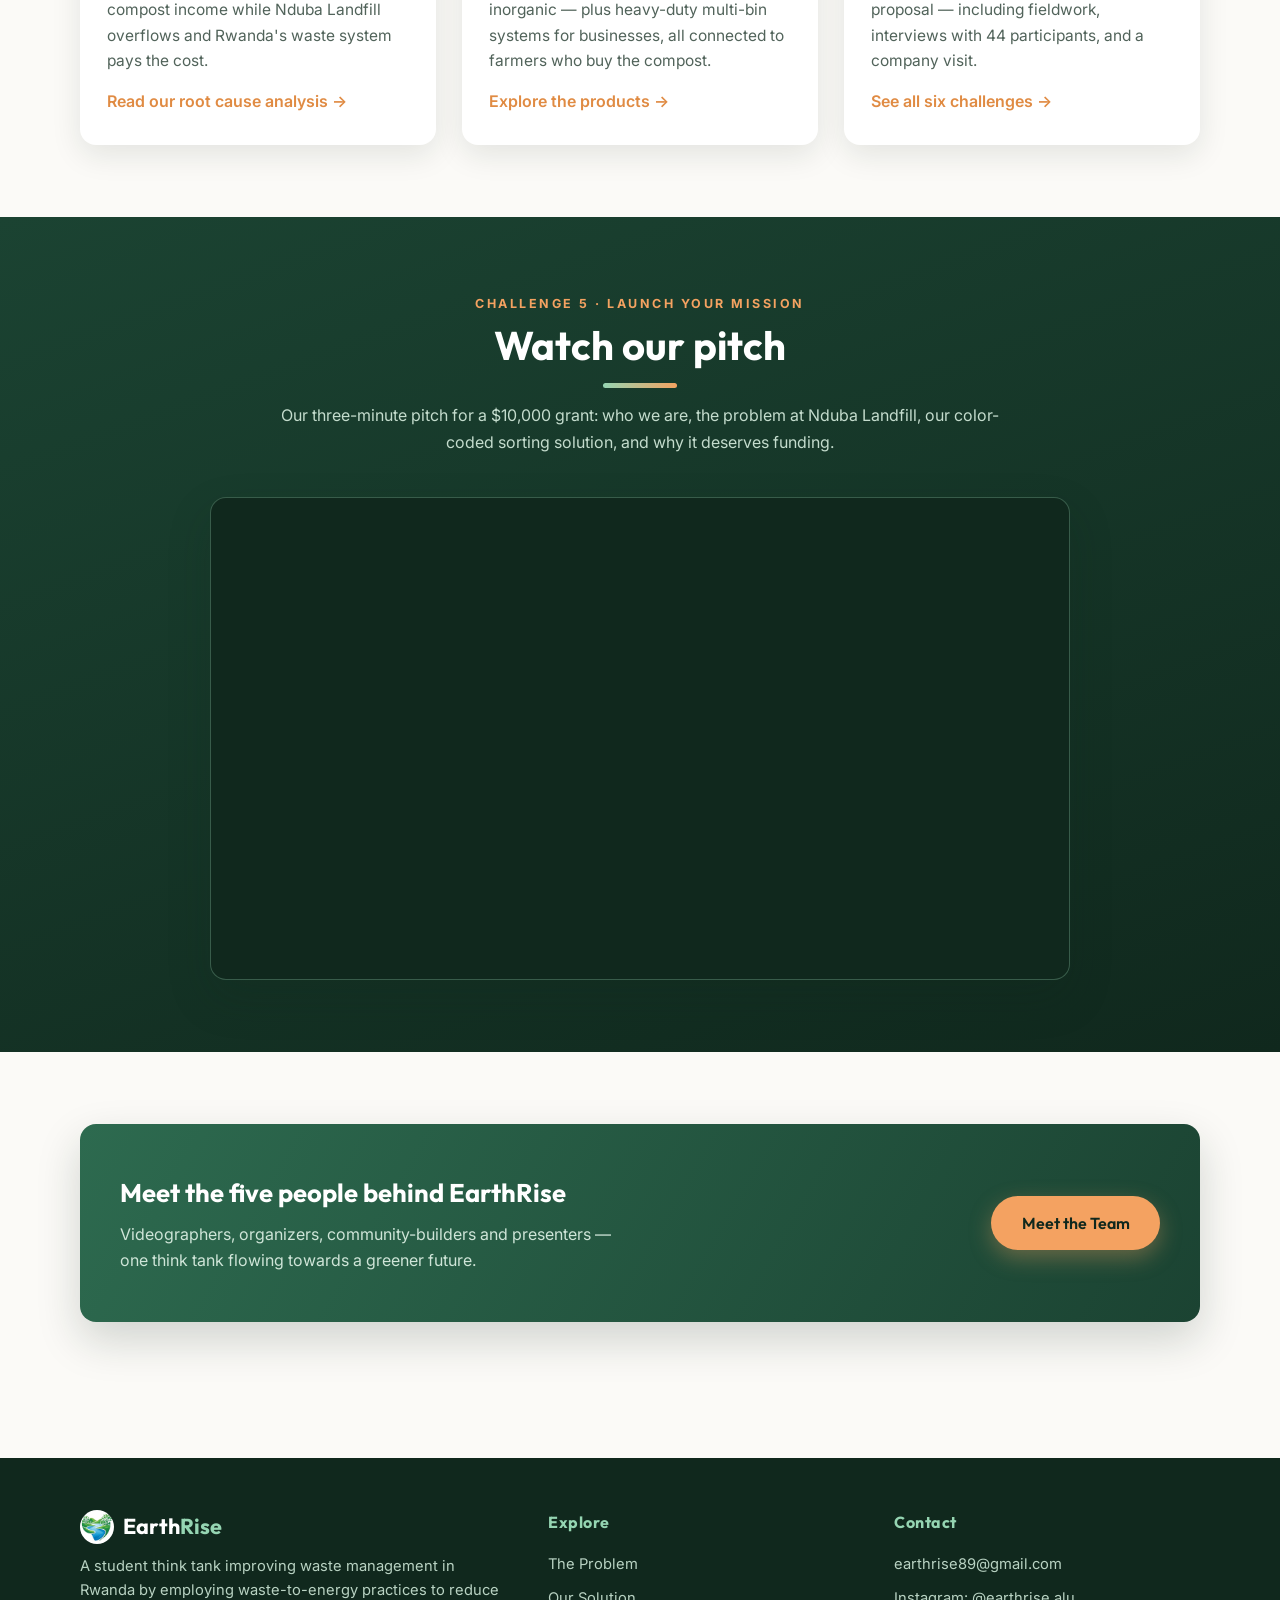
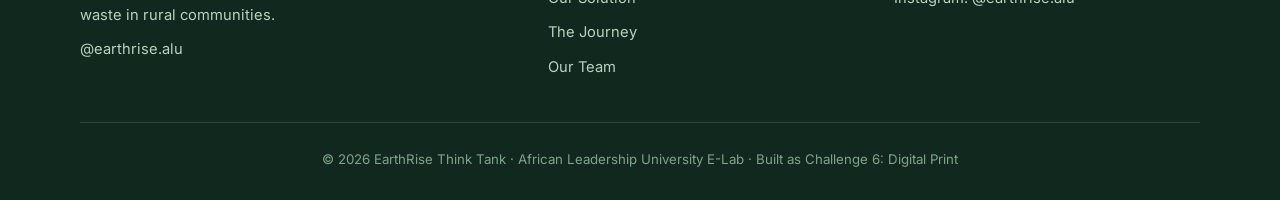
==== commit 446decc6: "Fix footer brand spacing; use official email and Instagram in Contact The footer's flex gap split th" ====
--- a/index.html
+++ b/index.html
@@ -130,7 +130,7 @@
     <div class="container">
       <div class="footer-grid">
         <div>
-          <div class="footer-brand"><img class="footer-logo" src="assets/images/logo-emblem.png" alt=""> Earth<span class="accent">Rise</span></div>
+          <div class="footer-brand"><img class="footer-logo" src="assets/images/logo-emblem.png" alt=""><span>Earth<span class="accent">Rise</span></span></div>
           <p>A student think tank improving waste management in Rwanda by employing waste-to-energy practices to reduce waste in rural communities.</p>
           <p style="margin-top:0.6rem;">@earthrise.alu</p>
         </div>
@@ -146,11 +146,8 @@
         <div>
           <h4>Contact</h4>
           <ul>
-            <li><a href="mailto:o.nwosu@alustudent.com">o.nwosu@alustudent.com</a></li>
-            <li><a href="mailto:e.atete@alustudent.com">e.atete@alustudent.com</a></li>
-            <li><a href="mailto:p.rwema@alustudent.com">p.rwema@alustudent.com</a></li>
-            <li><a href="mailto:l.onyango@alustudent.com">l.onyango@alustudent.com</a></li>
-            <li><a href="mailto:a.liakat@alustudent.com">a.liakat@alustudent.com</a></li>
+            <li><a href="mailto:earthrise89@gmail.com">earthrise89@gmail.com</a></li>
+            <li><a href="https://www.instagram.com/earthrise.alu" target="_blank" rel="noopener">Instagram: @earthrise.alu</a></li>
           </ul>
         </div>
       </div>
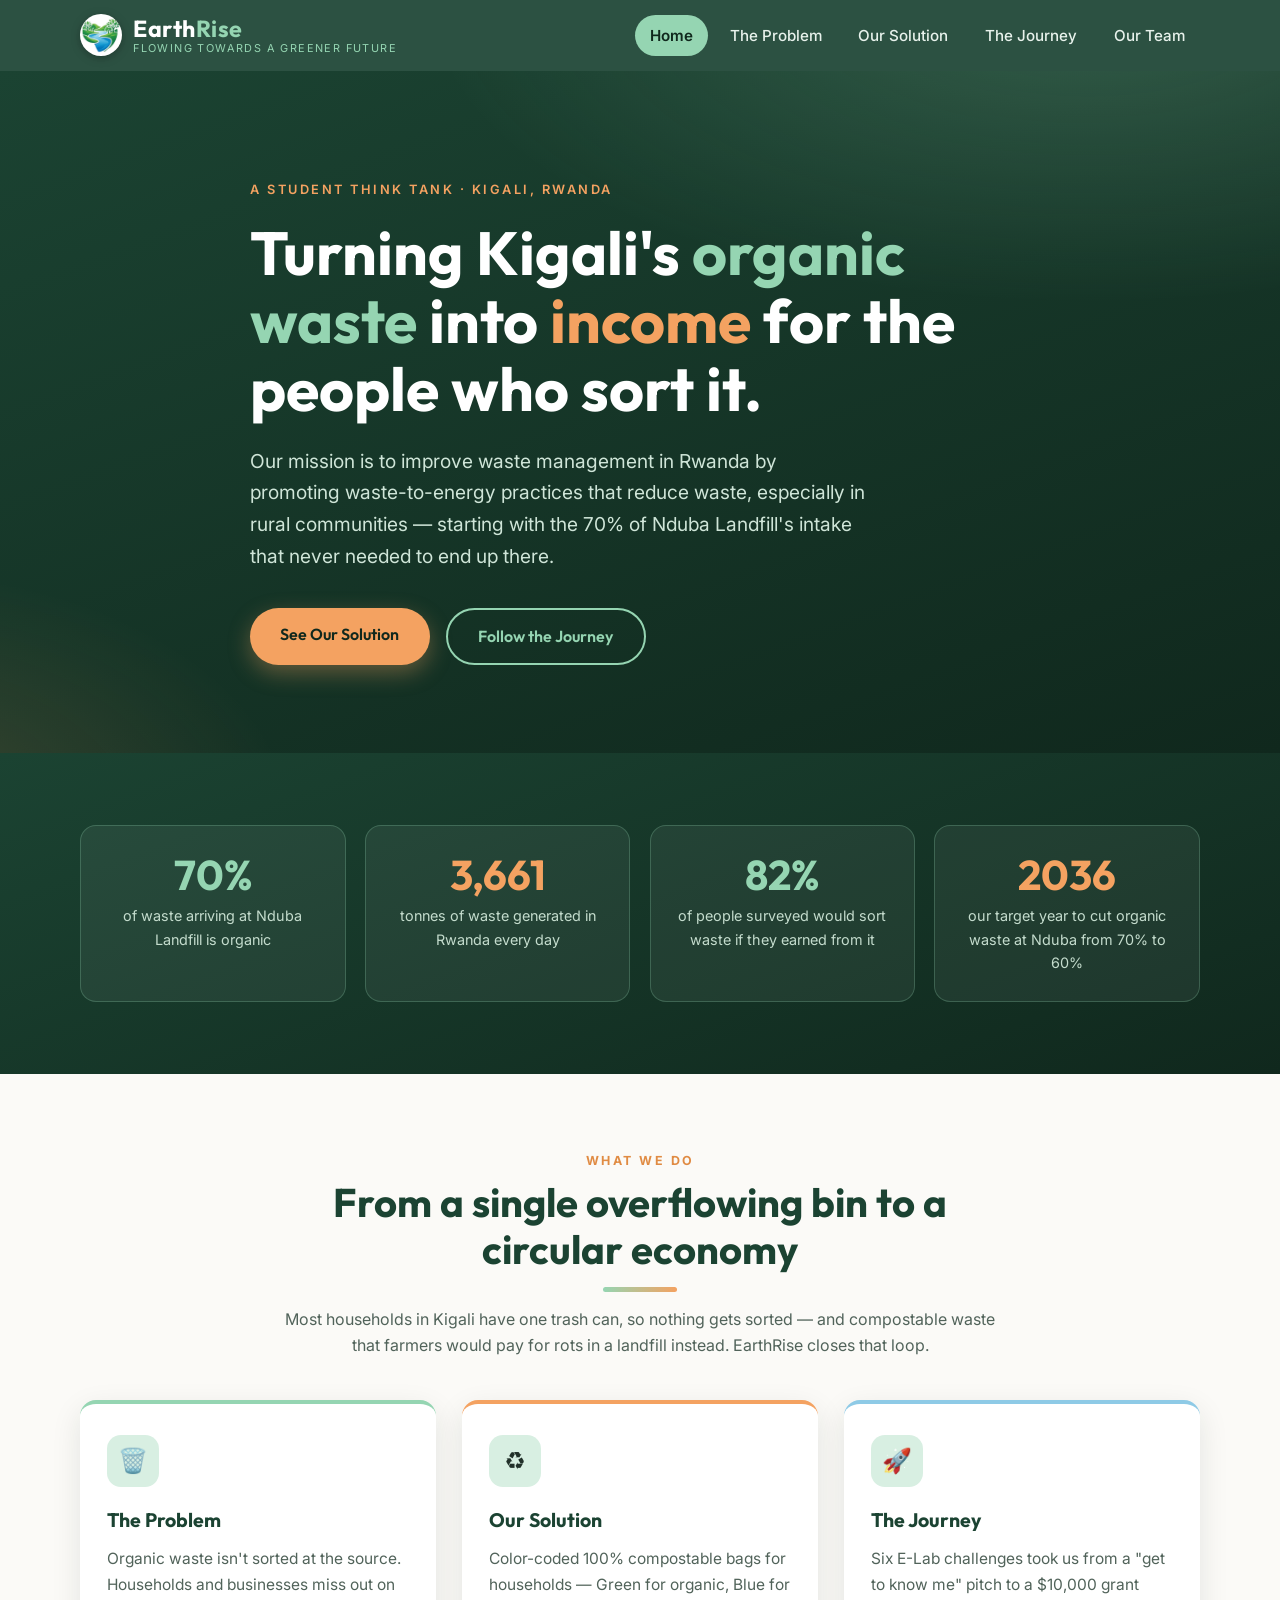
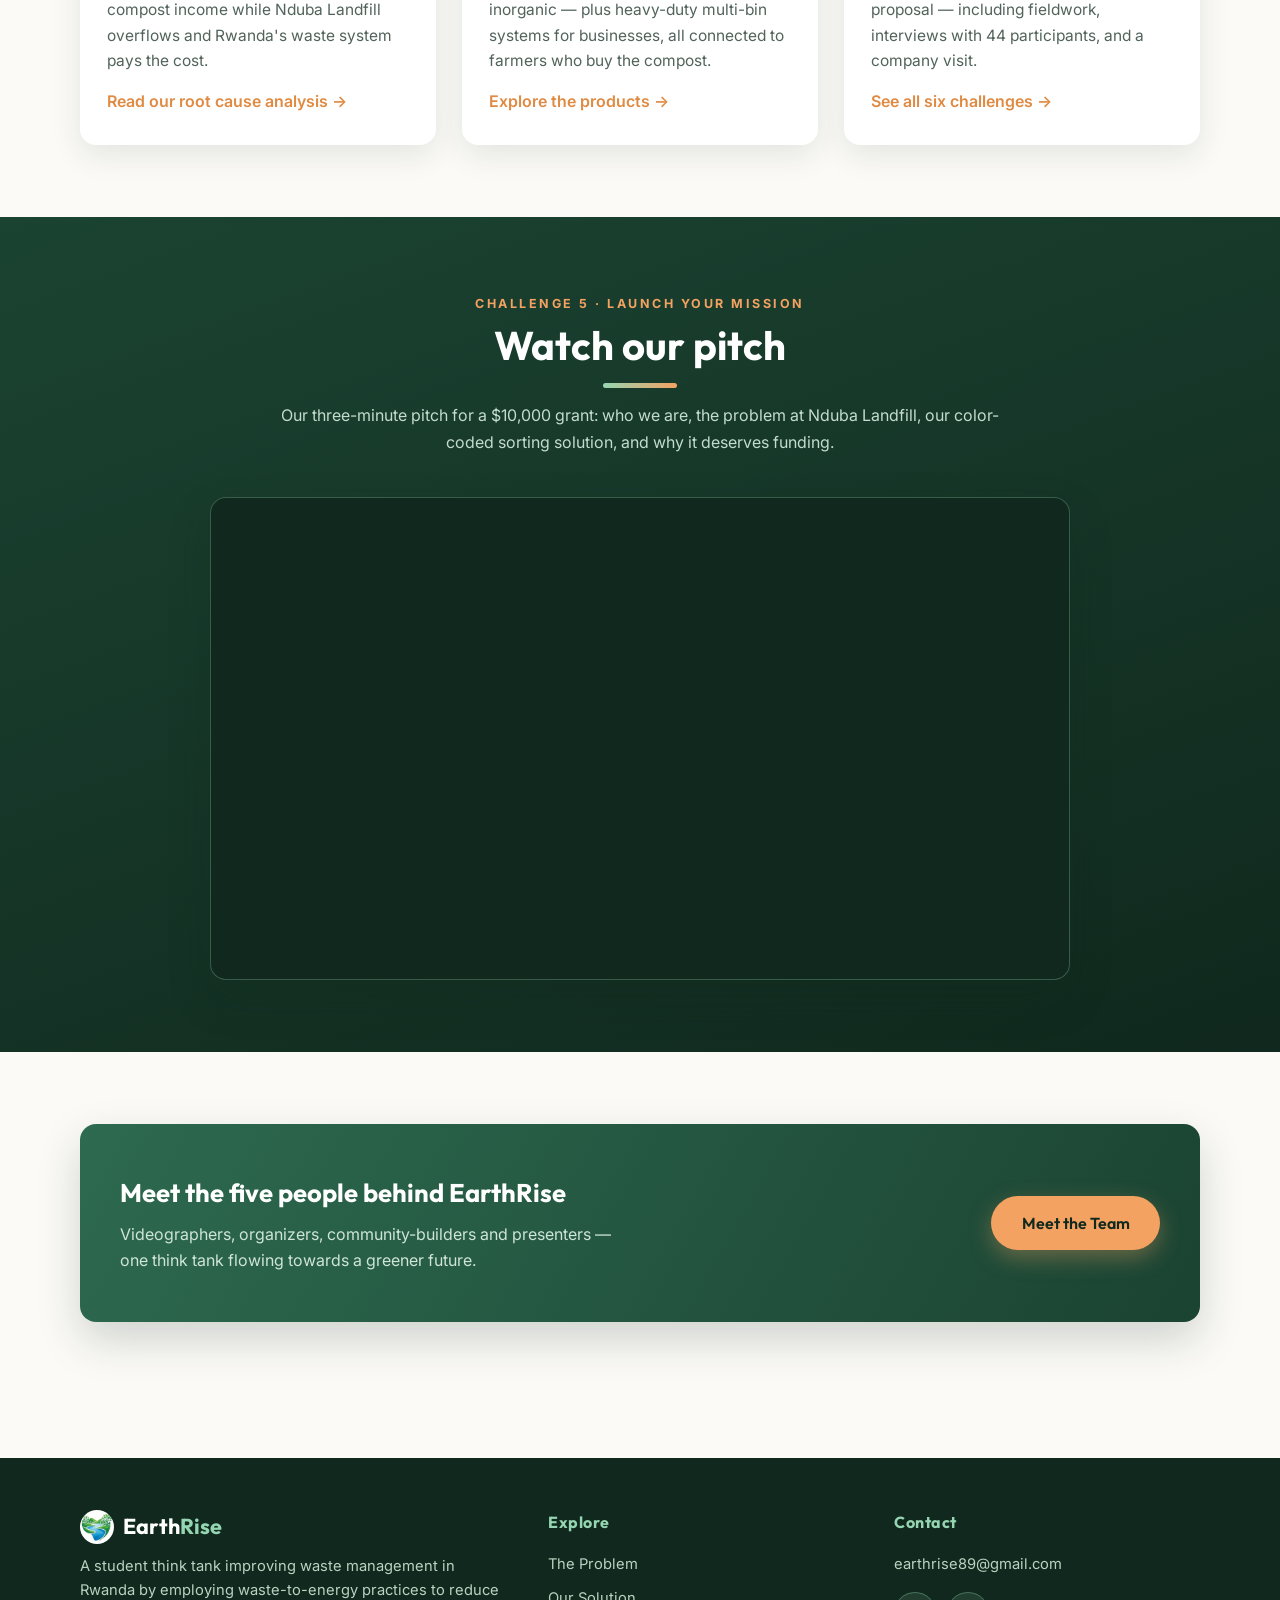
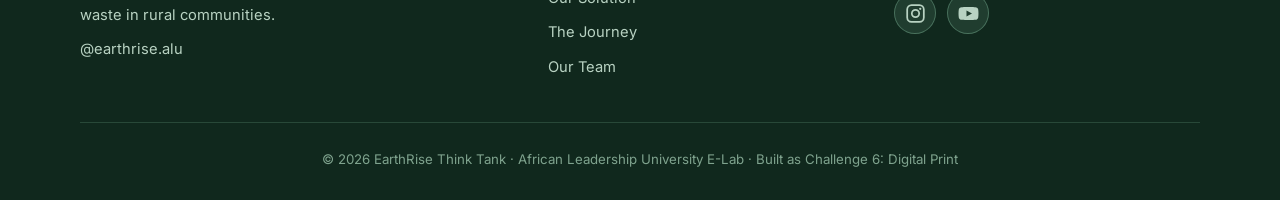
==== commit 0ee5dded: "Add Instagram/YouTube icons to footer and Help-Lab photos to Challenge 3 Contact section now has cir" ====
--- a/index.html
+++ b/index.html
@@ -147,8 +147,15 @@
           <h4>Contact</h4>
           <ul>
             <li><a href="mailto:earthrise89@gmail.com">earthrise89@gmail.com</a></li>
-            <li><a href="https://www.instagram.com/earthrise.alu" target="_blank" rel="noopener">Instagram: @earthrise.alu</a></li>
           </ul>
+          <div class="social-row">
+            <a class="social-btn" href="https://www.instagram.com/earthrise.alu/" target="_blank" rel="noopener" aria-label="EarthRise on Instagram" title="@earthrise.alu on Instagram">
+              <svg viewBox="0 0 24 24" fill="none" stroke="currentColor" stroke-width="2" stroke-linecap="round"><rect x="2.5" y="2.5" width="19" height="19" rx="5"/><circle cx="12" cy="12" r="4.2"/><circle cx="17.4" cy="6.6" r="1.3" fill="currentColor" stroke="none"/></svg>
+            </a>
+            <a class="social-btn" href="https://www.youtube.com/@EarthRise-f3w" target="_blank" rel="noopener" aria-label="EarthRise on YouTube" title="EarthRise on YouTube">
+              <svg viewBox="0 0 24 24" fill="currentColor"><path d="M23.1 7.5a3.6 3.6 0 0 0-.9-1.7c-.7-.7-1.5-1-2.5-1C17 4.5 12 4.5 12 4.5s-5 0-7.7.3c-1 .1-1.8.3-2.5 1a3.6 3.6 0 0 0-.9 1.7A38 38 0 0 0 .6 12a38 38 0 0 0 .3 4.5c.1.7.4 1.3.9 1.7.7.7 1.6 1 2.7 1 2 .2 7.5.3 7.5.3s5 0 7.7-.3c1-.1 1.8-.3 2.5-1 .5-.4.8-1 .9-1.7a38 38 0 0 0 .3-4.5 38 38 0 0 0-.3-4.5zM9.7 15.4V8.6l6.3 3.4-6.3 3.4z"/></svg>
+            </a>
+          </div>
         </div>
       </div>
       <div class="footer-bottom">© 2026 EarthRise Think Tank · African Leadership University E-Lab · Built as Challenge 6: Digital Print</div>
--- a/css/style.css
+++ b/css/style.css
@@ -639,6 +639,15 @@
 .media-link { font-size: 0.88rem; font-weight: 600; color: var(--gold-deep); }
 .media-link:hover { color: var(--forest); }
 
+.media-gallery {
+  display: grid;
+  grid-template-columns: 1fr 1fr;
+  gap: 0.9rem;
+  margin-top: 0.9rem;
+}
+
+.media-gallery .img-frame { aspect-ratio: 4 / 3; }
+
 /* ---------- Team ---------- */
 .team-grid {
   display: grid;
@@ -781,6 +790,30 @@
 }
 
 .footer-brand .accent { color: var(--lime); }
+
+.social-row { display: flex; gap: 0.7rem; margin-top: 1rem; }
+
+.social-btn {
+  width: 42px;
+  height: 42px;
+  border-radius: 50%;
+  display: flex;
+  align-items: center;
+  justify-content: center;
+  background: rgba(149, 213, 178, 0.12);
+  border: 1px solid rgba(149, 213, 178, 0.35);
+  color: var(--lime);
+  transition: background 0.25s ease, color 0.25s ease, transform 0.25s ease, border-color 0.25s ease;
+}
+
+.social-btn svg { width: 21px; height: 21px; display: block; }
+
+.social-btn:hover {
+  background: var(--gold);
+  border-color: var(--gold);
+  color: var(--forest-deep);
+  transform: translateY(-3px);
+}
 
 .footer-bottom {
   text-align: center;
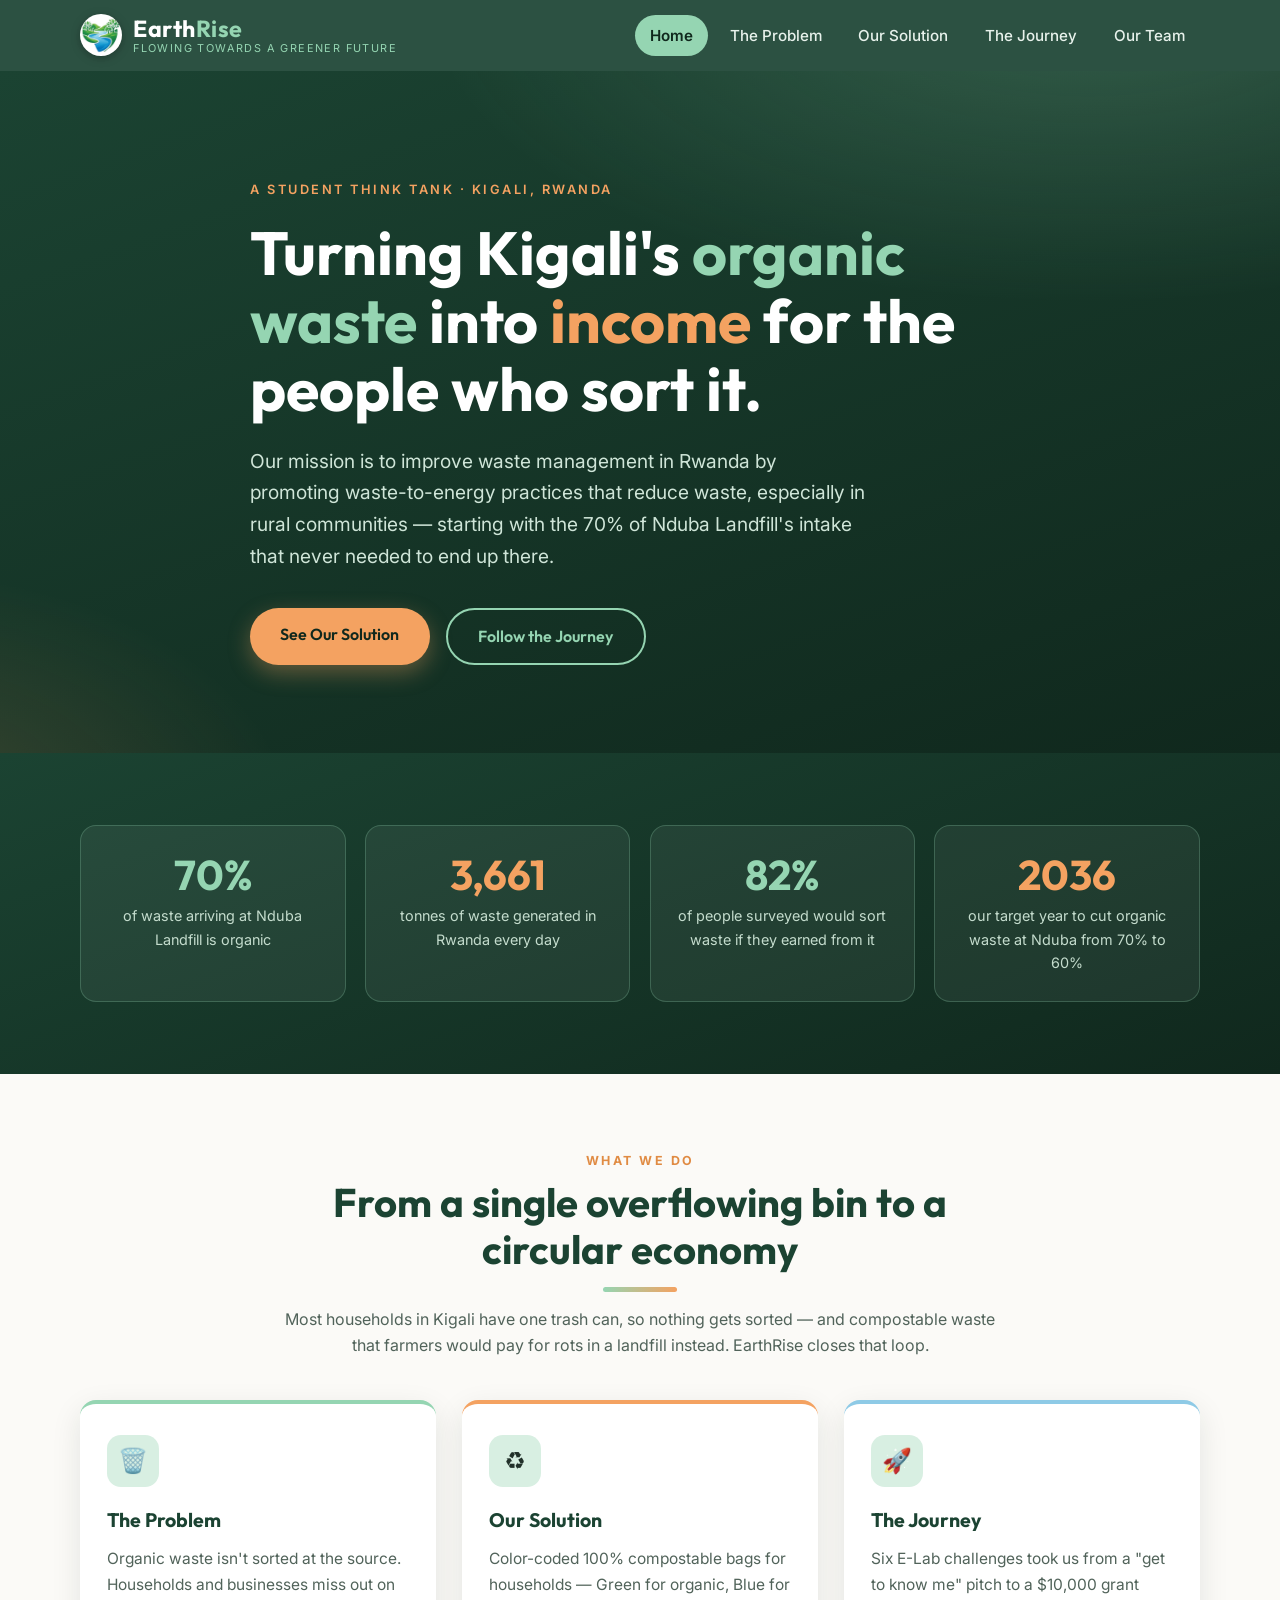
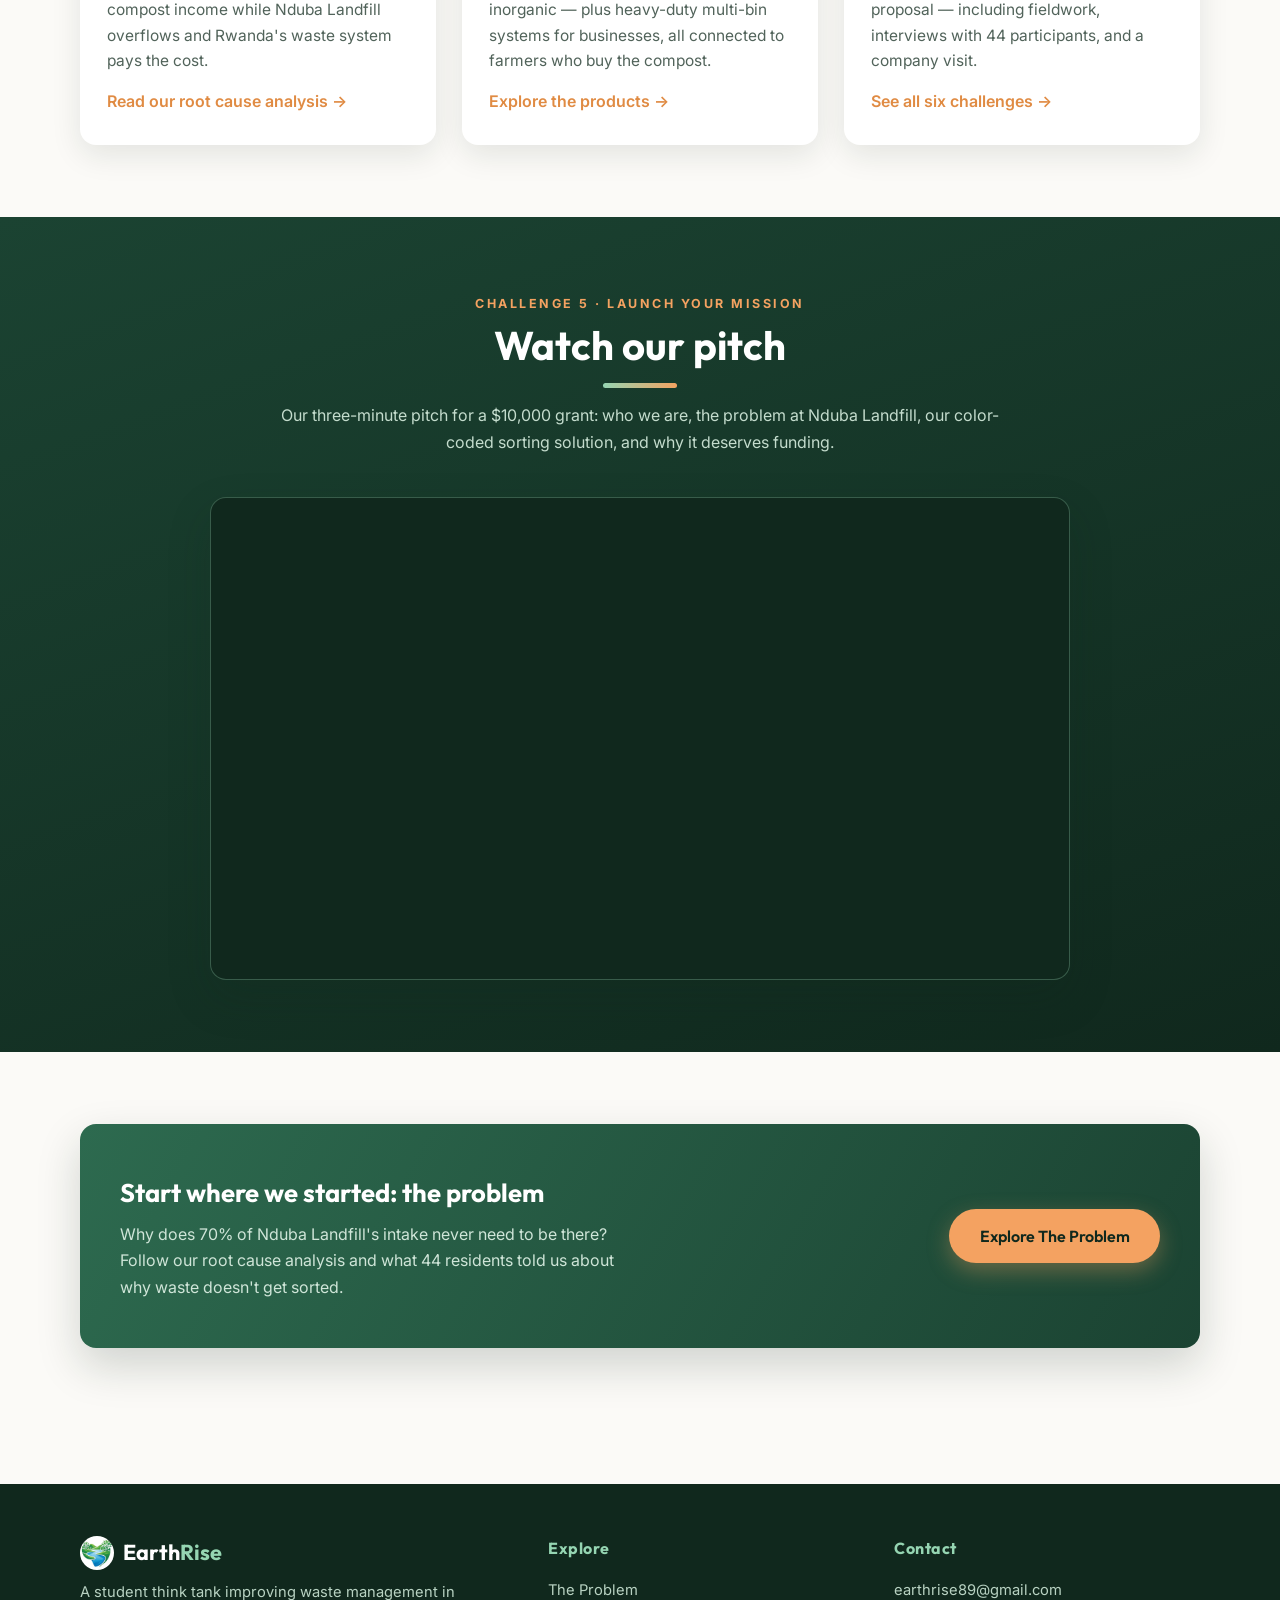
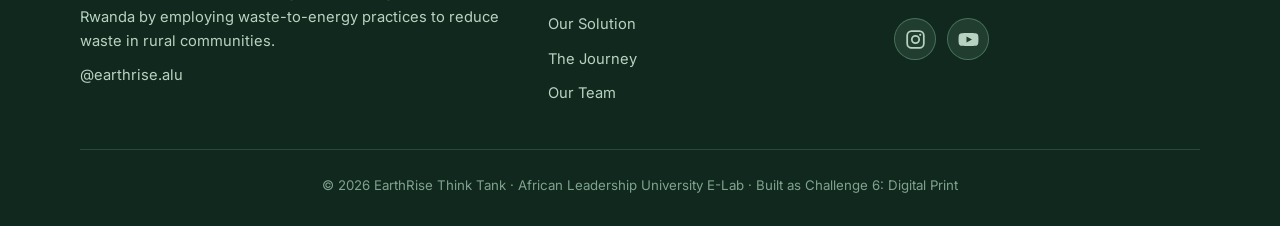
==== commit 8c36bf2b: "Point the homepage CTA below the pitch at The Problem instead of the team Co-Authored-By: Claude Fab" ====
--- a/index.html
+++ b/index.html
@@ -118,10 +118,10 @@
     <div class="container">
       <div class="cta-band reveal">
         <div>
-          <h3>Meet the five people behind EarthRise</h3>
-          <p>Videographers, organizers, community-builders and presenters — one think tank flowing towards a greener future.</p>
+          <h3>Start where we started: the problem</h3>
+          <p>Why does 70% of Nduba Landfill's intake never need to be there? Follow our root cause analysis and what 44 residents told us about why waste doesn't get sorted.</p>
         </div>
-        <a href="team.html" class="btn btn-gold">Meet the Team</a>
+        <a href="problem.html" class="btn btn-gold">Explore The Problem</a>
       </div>
     </div>
   </section>
